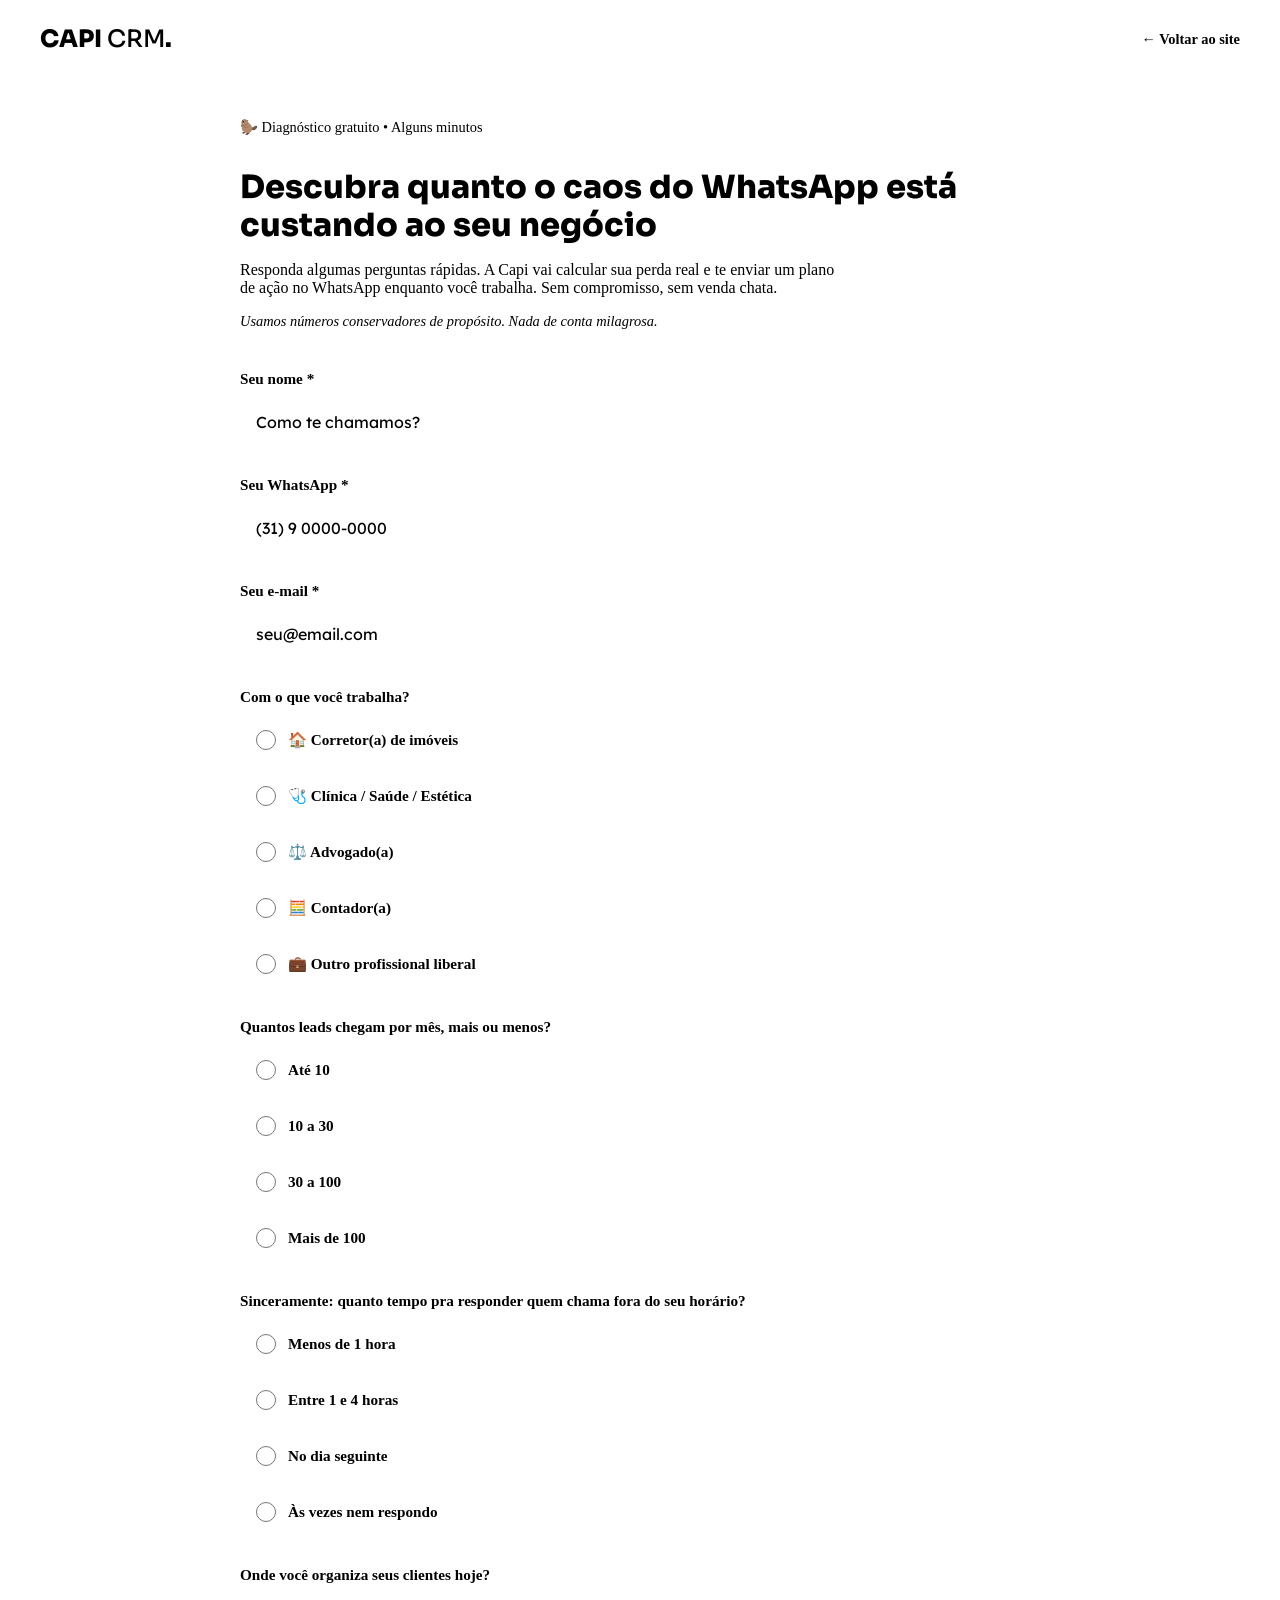
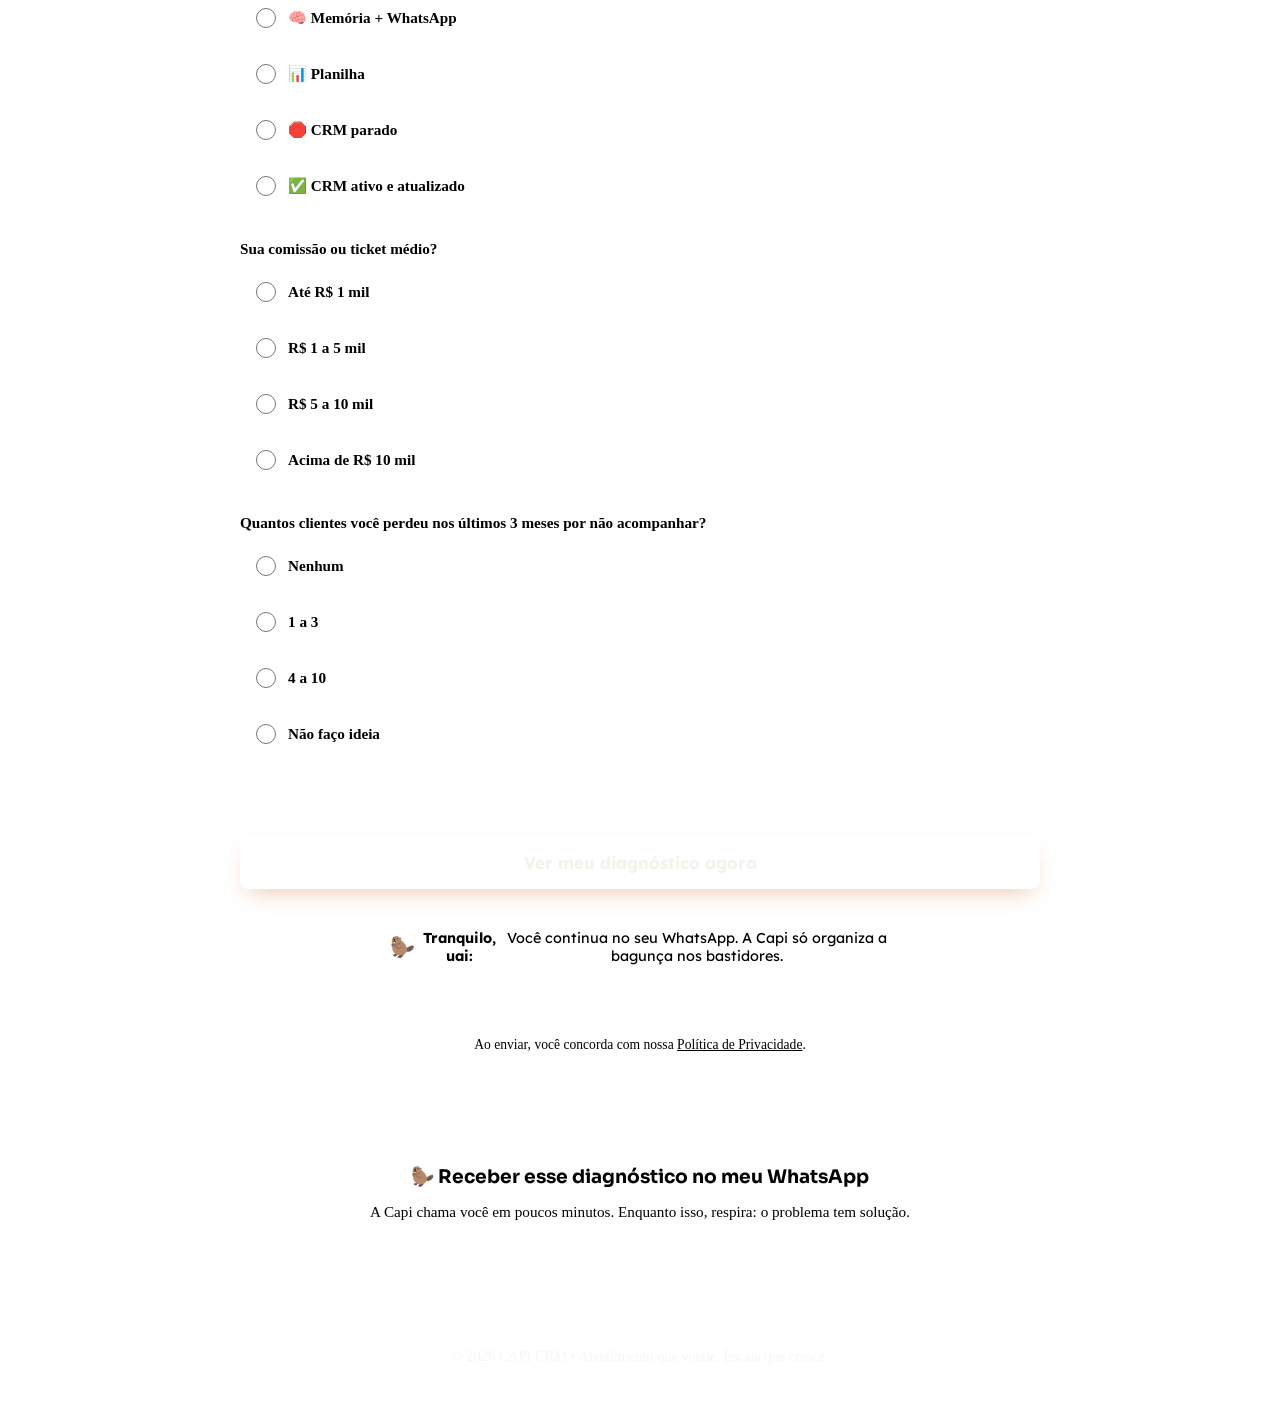
==== diagnostico.html @ f650f553 "Update diagnostico.html" ====
<!DOCTYPE html>
<html lang="pt-BR">
<head>
    <meta charset="UTF-8">
    <meta name="viewport" content="width=device-width, initial-scale=1.0">
    
    <!-- SEO & Meta Tags -->
    <title>Diagnóstico de Perdas no WhatsApp | CAPI CRM</title>
    <meta name="description" content="Descubra quanto o caos do WhatsApp está custando ao seu negócio. Responda algumas perguntas e receba um plano de ação. Sem reunião, sem vendedor.">
    <meta name="robots" content="noindex, nofollow">
    
    <!-- Open Graph -->
    <meta property="og:type" content="website">
    <meta property="og:url" content="https://capicrm.ia.br/diagnostico">
    <meta property="og:title" content="Diagnóstico Gratuito | CAPI CRM">
    <meta property="og:description" content="Descubra quanto o caos do WhatsApp está custando ao seu negócio. Sem reunião, sem vendedor.">
    <meta property="og:locale" content="pt_BR">
    <meta property="og:site_name" content="CAPI CRM">
    
    <!-- Twitter -->
    <meta property="twitter:card" content="summary_large_image">
    <meta property="twitter:title" content="Diagnóstico gratuito | CAPI CRM">
    <meta property="twitter:description" content="Quanto dinheiro está escapando pelo seu WhatsApp? Descubra em 60 segundos.">
    
    <!-- Favicon -->
    <link rel="icon" type="image/svg+xml" href="/favicon-capi.svg">
    
    <!-- Fonts -->
    <link rel="preconnect" href="https://fonts.googleapis.com">
    <link rel="preconnect" href="https://fonts.gstatic.com" crossorigin>
    <link href="https://fonts.googleapis.com/css2?family=Lexend:wght@400;500;600&family=Sora:wght@500;700;800&display=swap" rel="stylesheet">
    
    <!-- CSS -->
    <link rel="stylesheet" href="style.css">
    
    <!-- Umami Analytics -->
    <script defer src="https://cloud.umami.is/script.js" data-website-id="77a30db0-6968-4a80-81aa-db897de08b65"></script>
    
    <style>
        /* Estilos específicos da página de diagnóstico */
        .diag-page {
            min-height: 100vh;
            display: flex;
            flex-direction: column;
        }
        
        .diag-header {
            background: var(--header-bg);
            backdrop-filter: blur(10px);
            padding: 1rem 2rem;
            border-bottom: 1px solid var(--border-soft);
            display: flex;
            justify-content: space-between;
            align-items: center;
            position: sticky;
            top: 0;
            z-index: 100;
        }
        
        .diag-header .logo {
            font-family: 'Sora', sans-serif;
            font-weight: 800;
            font-size: 1.5rem;
            color: var(--brand-dark);
            text-decoration: none;
        }
        
        .diag-header .logo .crm {
            color: var(--brand-primary);
            font-weight: 500;
        }
        
        .diag-header .logo .dot {
            color: var(--brand-cta);
        }
        
        .back-link {
            color: var(--brand-primary-dark);
            text-decoration: none;
            font-weight: 600;
            font-size: 0.9rem;
            display: inline-flex;
            align-items: center;
            gap: 0.5rem;
            transition: color 0.2s;
        }
        
        .back-link:hover {
            color: var(--brand-cta);
        }
        
        .diag-container {
            max-width: 800px;
            margin: 0 auto;
            padding: 3rem 2rem;
            flex: 1;
        }
        
        .diag-intro {
            margin-bottom: 2.5rem;
        }
        
        .diag-badge {
            display: inline-flex;
            align-items: center;
            gap: 0.5rem;
            font-size: 0.9rem;
            color: var(--text-soft);
            margin-bottom: 1rem;
        }
        
        .diag-intro h1 {
            font-family: 'Sora', sans-serif;
            font-weight: 800;
            font-size: 2rem;
            color: var(--heading);
            margin: 1rem 0;
            line-height: 1.2;
        }
        
        .diag-intro p {
            color: var(--text-body);
            font-size: 1rem;
            max-width: 600px;
        }
        
        /* Formulário */
        .diag-form {
            display: flex;
            flex-direction: column;
            gap: 2rem;
        }
        
        .form-group {
            display: flex;
            flex-direction: column;
            gap: 0.75rem;
        }
        
        .form-group label {
            font-weight: 600;
            color: var(--heading);
            font-size: 0.95rem;
        }
        
        .form-group label .required {
            color: var(--brand-cta);
        }
        
        .form-group input[type="text"],
        .form-group input[type="email"],
        .form-group input[type="tel"] {
            padding: 0.75rem 1rem;
            border: 2px solid var(--border-soft);
            border-radius: 8px;
            font-family: 'Lexend', sans-serif;
            font-size: 1rem;
            background: var(--card-bg);
            color: var(--text-body);
            transition: border-color 0.2s;
            max-width: 400px;
        }
        
        .form-group input:focus {
            outline: none;
            border-color: var(--brand-primary);
        }
        
        .form-group input::placeholder {
            color: var(--text-faint);
        }
        
        /* Radio buttons personalizados */
        .radio-group {
            display: flex;
            flex-direction: column;
            gap: 0.75rem;
        }
        
        .radio-option {
            display: flex;
            align-items: center;
            gap: 0.75rem;
            padding: 0.75rem 1rem;
            background: var(--card-bg);
            border: 2px solid var(--border-soft);
            border-radius: 8px;
            cursor: pointer;
            transition: all 0.2s;
        }
        
        .radio-option:hover {
            border-color: var(--brand-primary);
            background: var(--bg-tint);
        }
        
        .radio-option input[type="radio"] {
            width: 20px;
            height: 20px;
            cursor: pointer;
            accent-color: var(--brand-cta);
            margin: 0;
        }
        
        .radio-option label {
            cursor: pointer;
            flex: 1;
            color: var(--text-body);
            font-size: 0.95rem;
            margin: 0;
        }
        
        /* Botão de submit */
        .submit-section {
            margin-top: 1rem;
            padding-top: 2rem;
            border-top: 1px solid var(--border-soft);
        }
        
        .btn-submit {
            background: var(--brand-cta);
            color: #F5F2EB;
            font-weight: 700;
            padding: 1rem 2rem;
            border-radius: 8px;
            border: none;
            cursor: pointer;
            font-size: 1.05rem;
            width: 100%;
            transition: all 0.2s;
            box-shadow: 0 10px 25px -10px rgba(204,85,0,0.4);
            font-family: 'Lexend', sans-serif;
        }
        
        .btn-submit:hover {
            background: var(--brand-cta-dark);
            transform: translateY(-2px);
            box-shadow: 0 12px 30px -10px rgba(204,85,0,0.5);
        }
        
        .btn-submit:active {
            transform: translateY(0);
        }
        
        .btn-submit:disabled {
            opacity: 0.6;
            cursor: not-allowed;
            transform: none;
        }
        
        /* Footer do diagnóstico */
        .diag-footer {
            background: var(--brand-dark);
            color: #F5F2EB;
            padding: 2rem;
            text-align: center;
            margin-top: auto;
        }
        
        .diag-footer p {
            margin: 0;
            font-size: 0.9rem;
            color: rgba(245,242,235,0.7);
        }
        
        .privacy-note {
            text-align: center;
            margin-top: 1.5rem;
            font-size: 0.85rem;
            color: var(--text-soft);
        }
        
        .privacy-note a {
            color: var(--brand-primary);
            text-decoration: underline;
        }
        
        .conservative-note {
            text-align: center;
            margin-top: 1rem;
            font-size: 0.85rem;
            color: var(--text-faint);
            font-style: italic;
        }
        
        /* WhatsApp CTA final */
        .whats-cta-section {
            text-align: center;
            margin-top: 3rem;
            padding: 2rem;
            background: var(--bg-tint);
            border-radius: 12px;
        }
        
        .whats-cta-section h3 {
            font-family: 'Sora', sans-serif;
            font-weight: 700;
            color: var(--heading);
            margin-bottom: 0.5rem;
        }
        
        .whats-cta-section p {
            color: var(--text-body);
            font-size: 0.95rem;
        }
        
        /* Dark mode */
        body.dark .diag-header {
            background: rgba(35,35,35,0.92);
            border-bottom-color: #3D3D3D;
        }
        
        body.dark .diag-header .logo {
            color: #F5F2EB;
        }
        
        body.dark .diag-header .logo .crm {
            color: #A9C3A0;
        }
        
        body.dark .back-link {
            color: #A9C3A0;
        }
        
        body.dark .back-link:hover {
            color: #E58A4E;
        }
        
        body.dark .form-group input[type="text"],
        body.dark .form-group input[type="email"],
        body.dark .form-group input[type="tel"] {
            background: #2E2E2E;
            border-color: #3D3D3D;
            color: #F5F2EB;
        }
        
        body.dark .form-group input:focus {
            border-color: #A9C3A0;
        }
        
        body.dark .radio-option {
            background: #2E2E2E;
            border-color: #3D3D3D;
        }
        
        body.dark .radio-option:hover {
            border-color: #A9C3A0;
            background: #2A2C28;
        }
        
        body.dark .radio-option label {
            color: rgba(245,242,235,0.85);
        }
        
        body.dark .whats-cta-section {
            background: #2A2C28;
        }
        
        /* Responsivo */
        @media (max-width: 768px) {
            .diag-container {
                padding: 2rem 1.5rem;
            }
            
            .diag-intro h1 {
                font-size: 1.5rem;
            }
            
            .form-group input[type="text"],
            .form-group input[type="email"],
            .form-group input[type="tel"] {
                max-width: 100%;
            }
            
            .radio-option {
                padding: 0.75rem;
            }
            
            .btn-submit {
                padding: 0.875rem 1.5rem;
            }
        }
    </style>
</head>
<body class="diag-page">

    <!-- Header -->
    <header class="diag-header">
        <a href="index.html" class="logo">CAPI <span class="crm">CRM</span><span class="dot">.</span></a>
        <a href="index.html" class="back-link">← Voltar ao site</a>
    </header>

    <!-- Conteúdo principal -->
    <main class="diag-container">
        <div class="diag-intro">
            <div class="diag-badge">
                🦫 Diagnóstico gratuito • Alguns minutos
            </div>
            <h1>Descubra quanto o caos do WhatsApp está custando ao seu negócio</h1>
            <p>Responda algumas perguntas rápidas. A Capi vai calcular sua perda real e te enviar um plano de ação no WhatsApp enquanto você trabalha. Sem compromisso, sem venda chata.</p>
            <p style="margin-top: 0.5rem; font-size: 0.9rem; color: var(--text-faint); font-style: italic;">Usamos números conservadores de propósito. Nada de conta milagrosa.</p>
        </div>

        <form id="diag-form" class="diag-form">
            <!-- Dados pessoais -->
            <div class="form-group">
                <label for="nome">Seu nome <span class="required">*</span></label>
                <input type="text" id="nome" name="nome" placeholder="Como te chamamos?" required>
            </div>

            <div class="form-group">
                <label for="whats">Seu WhatsApp <span class="required">*</span></label>
                <input type="tel" id="whats" name="whats" placeholder="(31) 9 0000-0000" required>
            </div>

            <div class="form-group">
                <label for="email">Seu e-mail <span class="required">*</span></label>
                <input type="email" id="email" name="email" placeholder="seu@email.com" required>
            </div>

            <!-- Nicho -->
            <div class="form-group">
                <label>Com o que você trabalha?</label>
                <div class="radio-group">
                    <div class="radio-option">
                        <input type="radio" id="nicho-corretor" name="nicho" value="corretor" required>
                        <label for="nicho-corretor">🏠 Corretor(a) de imóveis</label>
                    </div>
                    <div class="radio-option">
                        <input type="radio" id="nicho-saude" name="nicho" value="saude">
                        <label for="nicho-saude">🩺 Clínica / Saúde / Estética</label>
                    </div>
                    <div class="radio-option">
                        <input type="radio" id="nicho-advogado" name="nicho" value="advogado">
                        <label for="nicho-advogado">⚖️ Advogado(a)</label>
                    </div>
                    <div class="radio-option">
                        <input type="radio" id="nicho-contador" name="nicho" value="contador">
                        <label for="nicho-contador">🧮 Contador(a)</label>
                    </div>
                    <div class="radio-option">
                        <input type="radio" id="nicho-outro" name="nicho" value="outro">
                        <label for="nicho-outro">💼 Outro profissional liberal</label>
                    </div>
                </div>
            </div>

            <!-- Leads mensais -->
            <div class="form-group">
                <label>Quantos leads chegam por mês, mais ou menos?</label>
                <div class="radio-group">
                    <div class="radio-option">
                        <input type="radio" id="leads-10" name="leads" value="10" required>
                        <label for="leads-10">Até 10</label>
                    </div>
                    <div class="radio-option">
                        <input type="radio" id="leads-30" name="leads" value="30">
                        <label for="leads-30">10 a 30</label>
                    </div>
                    <div class="radio-option">
                        <input type="radio" id="leads-100" name="leads" value="100">
                        <label for="leads-100">30 a 100</label>
                    </div>
                    <div class="radio-option">
                        <input type="radio" id="leads-mais" name="leads" value="mais">
                        <label for="leads-mais">Mais de 100</label>
                    </div>
                </div>
            </div>

            <!-- Tempo de resposta -->
            <div class="form-group">
                <label>Sinceramente: quanto tempo pra responder quem chama fora do seu horário?</label>
                <div class="radio-group">
                    <div class="radio-option">
                        <input type="radio" id="resposta-1h" name="resposta" value="1h" required>
                        <label for="resposta-1h">Menos de 1 hora</label>
                    </div>
                    <div class="radio-option">
                        <input type="radio" id="resposta-4h" name="resposta" value="4h">
                        <label for="resposta-4h">Entre 1 e 4 horas</label>
                    </div>
                    <div class="radio-option">
                        <input type="radio" id="resposta-24h" name="resposta" value="24h">
                        <label for="resposta-24h">No dia seguinte</label>
                    </div>
                    <div class="radio-option">
                        <input type="radio" id="resposta-nunca" name="resposta" value="nunca">
                        <label for="resposta-nunca">Às vezes nem respondo</label>
                    </div>
                </div>
            </div>

            <!-- Organização -->
            <div class="form-group">
                <label>Onde você organiza seus clientes hoje?</label>
                <div class="radio-group">
                    <div class="radio-option">
                        <input type="radio" id="crm-memoria" name="crm" value="memoria" required>
                        <label for="crm-memoria">🧠 Memória + WhatsApp</label>
                    </div>
                    <div class="radio-option">
                        <input type="radio" id="crm-planilha" name="crm" value="planilha">
                        <label for="crm-planilha">📊 Planilha</label>
                    </div>
                    <div class="radio-option">
                        <input type="radio" id="crm-parado" name="crm" value="parado">
                        <label for="crm-parado">🛑 CRM parado</label>
                    </div>
                    <div class="radio-option">
                        <input type="radio" id="crm-ativo" name="crm" value="ativo">
                        <label for="crm-ativo">✅ CRM ativo e atualizado</label>
                    </div>
                </div>
            </div>

            <!-- Ticket médio -->
            <div class="form-group">
                <label>Sua comissão ou ticket médio?</label>
                <div class="radio-group">
                    <div class="radio-option">
                        <input type="radio" id="ticket-1k" name="ticket" value="1k" required>
                        <label for="ticket-1k">Até R$ 1 mil</label>
                    </div>
                    <div class="radio-option">
                        <input type="radio" id="ticket-5k" name="ticket" value="5k">
                        <label for="ticket-5k">R$ 1 a 5 mil</label>
                    </div>
                    <div class="radio-option">
                        <input type="radio" id="ticket-10k" name="ticket" value="10k">
                        <label for="ticket-10k">R$ 5 a 10 mil</label>
                    </div>
                    <div class="radio-option">
                        <input type="radio" id="ticket-mais" name="ticket" value="mais">
                        <label for="ticket-mais">Acima de R$ 10 mil</label>
                    </div>
                </div>
            </div>

            <!-- Clientes perdidos -->
            <div class="form-group">
                <label>Quantos clientes você perdeu nos últimos 3 meses por não acompanhar?</label>
                <div class="radio-group">
                    <div class="radio-option">
                        <input type="radio" id="perdidos-0" name="perdidos" value="0" required>
                        <label for="perdidos-0">Nenhum</label>
                    </div>
                    <div class="radio-option">
                        <input type="radio" id="perdidos-3" name="perdidos" value="3">
                        <label for="perdidos-3">1 a 3</label>
                    </div>
                    <div class="radio-option">
                        <input type="radio" id="perdidos-10" name="perdidos" value="10">
                        <label for="perdidos-10">4 a 10</label>
                    </div>
                    <div class="radio-option">
                        <input type="radio" id="perdidos-nao-sei" name="perdidos" value="nao_sei">
                        <label for="perdidos-nao-sei">Não faço ideia</label>
                    </div>
                </div>
            </div>

            <!-- Submit -->
            <div class="submit-section">
                <button type="submit" class="btn-submit">Ver meu diagnóstico agora</button>
                
                <div style="text-align: center; margin-top: 1.5rem; padding: 1rem; background: var(--bg-tint); border-radius: 8px; border: 1px solid var(--border-soft); max-width: 500px; margin-left: auto; margin-right: auto;">
                    <p style="font-family: 'Lexend', sans-serif; font-size: 0.9rem; color: var(--text-soft); margin: 0; display: flex; align-items: center; justify-content: center; gap: 0.5rem;">
                        <span style="font-size: 1.25rem;">🦫</span> 
                        <strong>Tranquilo, uai:</strong> Você continua no seu WhatsApp. A Capi só organiza a bagunça nos bastidores.
                    </p>
                </div>
            </div>

            <p class="privacy-note">
                Ao enviar, você concorda com nossa <a href="/politica-de-privacidade.html">Política de Privacidade</a>.
            </p>
        </form>

        <!-- WhatsApp CTA -->
        <div class="whats-cta-section">
            <h3>🦫 Receber esse diagnóstico no meu WhatsApp</h3>
            <p>A Capi chama você em poucos minutos. Enquanto isso, respira: o problema tem solução.</p>
        </div>
    </main>

    <!-- Footer -->
    <footer class="diag-footer">
        <p>© 2026 CAPI CRM • Atendimento que vende. Escala que cresce.</p>
    </footer>

    <!-- WhatsApp Flutuante -->
    <a href="https://wa.me/5531984470001" class="whats-flutuante" target="_blank" aria-label="Fale conosco no WhatsApp">
        
    </a>

    <script src="main.js"></script>
</body>
</html>
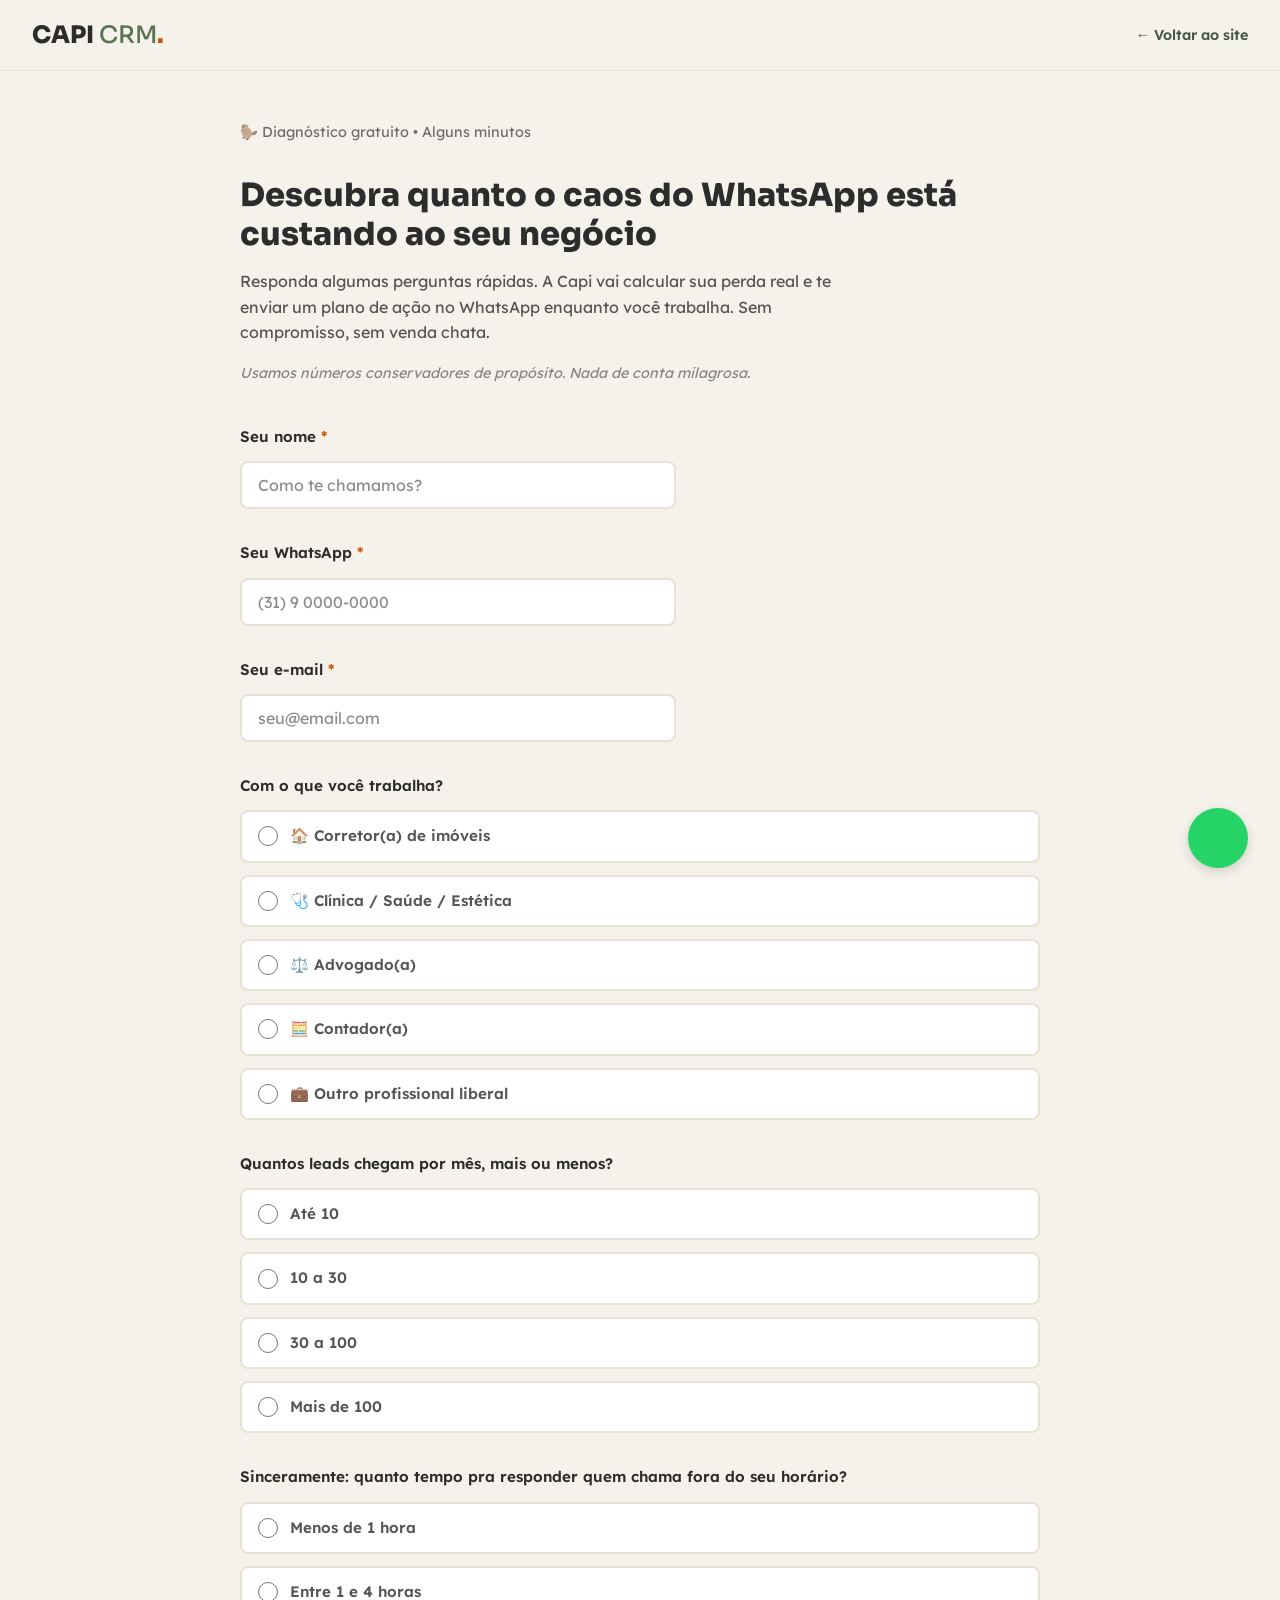
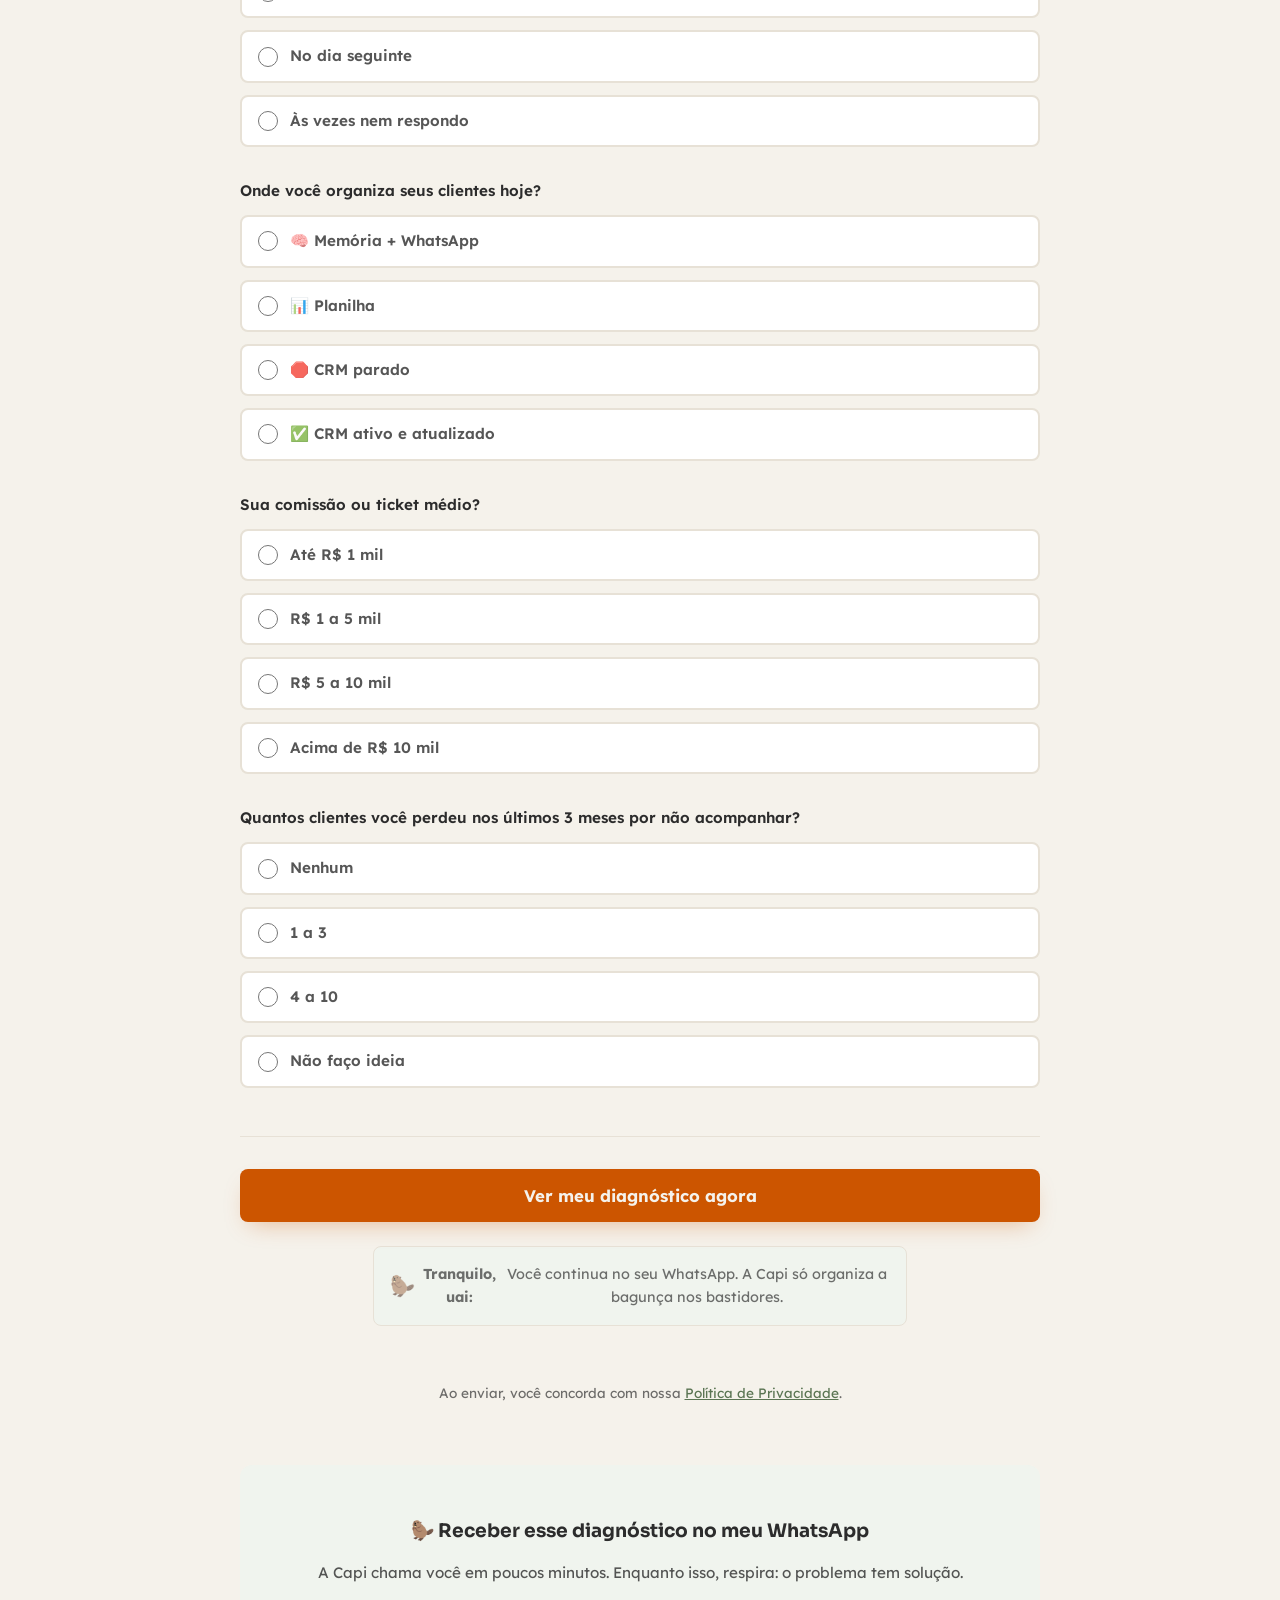
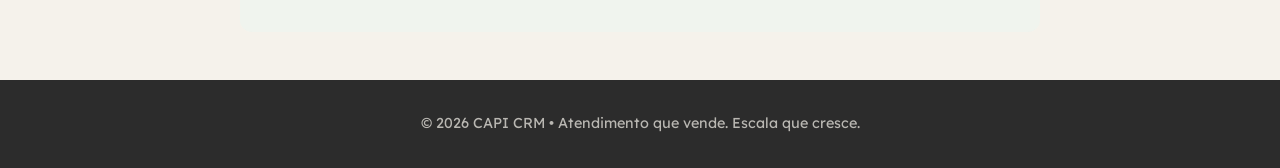
==== commit d40c8039: "Update diagnostico.html" ====
--- a/diagnostico.html
+++ b/diagnostico.html
@@ -590,7 +590,7 @@
     </footer>
 
     <!-- WhatsApp Flutuante -->
-    <a href="https://wa.me/5531984470001" class="whats-flutuante" target="_blank" aria-label="Fale conosco no WhatsApp">
+    <a href="https://wa.me/5531992488696" class="whats-flutuante" target="_blank" aria-label="Fale conosco no WhatsApp">
         
     </a>
 
--- a/style.css
+++ b/style.css
@@ -0,0 +1,619 @@
+:root {
+    --brand-primary: #5B7553;
+    --brand-primary-dark: #46583F;
+    --brand-cta: #CC5500;
+    --brand-cta-dark: #A84500;
+    --cta-on-dark: #E58A4E;
+    --brand-dark: #2C2C2C;
+    --bg-cream: #F5F2EB;
+    --bg-tint: #F0F4EE;
+    --alert-bg: #FBEDE6;
+    --alert-border: #E5B49A;
+    --alert-text: #B3400F;
+    
+    --heading: #2C2C2C;
+    --text-body: rgba(44,44,44,0.8);
+    --text-soft: rgba(44,44,44,0.68);
+    --text-faint: rgba(44,44,44,0.55);
+    --card-bg: #FFFFFF;
+    --header-bg: rgba(245,242,235,0.95);
+    --border-soft: #E7E1D6;
+}
+
+html { scroll-behavior: smooth; }
+body {
+    font-family: 'Lexend', sans-serif;
+    background: var(--bg-cream);
+    color: var(--text-body);
+    line-height: 1.6;
+    margin: 0;
+}
+.font-display { font-family: 'Sora', sans-serif; }
+.container { max-width: 1200px; margin: 0 auto; padding: 0 2rem; }
+.text-center { text-align: center; }
+
+/* HEADER */
+.site-header {
+    position: sticky; top: 0;
+    background: var(--header-bg);
+    backdrop-filter: blur(10px);
+    padding: 1rem 2rem;
+    display: flex; align-items: center; justify-content: space-between;
+    z-index: 100;
+    border-bottom: 1px solid var(--border-soft);
+}
+.logo {
+    font-family: 'Sora', sans-serif; font-weight: 800; font-size: 1.5rem;
+    color: var(--brand-dark); text-decoration: none;
+}
+.logo .crm { color: var(--brand-primary); font-weight: 500; }
+.logo .dot { color: var(--brand-cta); }
+.site-header nav { display: flex; gap: 2rem; }
+.site-header nav a {
+    color: var(--brand-primary-dark); text-decoration: none; font-weight: 500; transition: color 0.2s;
+}
+.site-header nav a:hover { color: var(--brand-cta); }
+#dark-toggle {
+    background: none; border: none; font-size: 1.5rem; cursor: pointer; padding: 0.5rem;
+}
+
+/* HERO */
+.hero { padding: 4rem 0 3rem; text-align: center; }
+.hero .badge {
+    display: inline-block; background: var(--bg-tint); color: var(--brand-primary);
+    font-size: 0.85rem; font-weight: 600; padding: 0.4rem 1rem; border-radius: 20px; margin-bottom: 1.5rem;
+}
+.hero h1 {
+    font-family: 'Sora', sans-serif; font-weight: 800; font-size: 3rem;
+    color: var(--heading); margin-bottom: 1rem; line-height: 1.2;
+}
+.hl-underline {
+    background: url("data:image/svg+xml,%3Csvg xmlns='http://www.w3.org/2000/svg' viewBox='0 0 300 12' preserveAspectRatio='none'%3E%3Cpath d='M3 9 Q75 3 150 8 T297 6' stroke='%23CC5500' stroke-width='5' fill='none' stroke-linecap='round'/%3E%3C/svg%3E") no-repeat left bottom / 100% .3em;
+    padding-bottom: .15em;
+}
+.hero .lead { font-size: 1.1rem; color: var(--text-body); max-width: 700px; margin: 0 auto 2rem; }
+.hero-ctas { display: flex; gap: 1rem; justify-content: center; margin-bottom: 2rem; flex-wrap: wrap; }
+.trust-badges {
+    display: flex; gap: 1.5rem; justify-content: center; flex-wrap: wrap;
+    color: var(--text-soft); font-size: 0.9rem; margin-bottom: 3rem;
+}
+
+/* DASHBOARD MOCKUP */
+.dashboard-mockup {
+    background: var(--card-bg); border: 1px solid var(--border-soft); border-radius: 16px;
+    padding: 2rem; margin-top: 2rem; box-shadow: 0 10px 40px rgba(0,0,0,0.08);
+    text-align: left; max-width: 800px; margin-left: auto; margin-right: auto;
+}
+.mockup-header { display: flex; justify-content: space-between; margin-bottom: 1.5rem; font-size: 0.85rem; }
+.mockup-status { color: var(--brand-primary); font-weight: 600; }
+.mockup-note { color: var(--text-soft); font-style: italic; }
+.mockup-stats { display: flex; gap: 2rem; margin-bottom: 1.5rem; border-bottom: 1px solid var(--border-soft); padding-bottom: 1.5rem; }
+.stat { display: flex; flex-direction: column; }
+.stat strong { font-family: 'Sora', sans-serif; font-size: 1.5rem; color: var(--heading); }
+.stat span { font-size: 0.8rem; color: var(--text-soft); }
+.mockup-chats { display: flex; flex-direction: column; gap: 1rem; }
+.chat-bubble {
+    background: var(--bg-tint); padding: 1rem; border-radius: 12px; position: relative;
+}
+.chat-bubble strong { display: block; font-size: 0.9rem; color: var(--heading); margin-bottom: 0.25rem; }
+.chat-bubble p { margin: 0; font-size: 0.9rem; color: var(--text-body); }
+.chat-tag {
+    position: absolute; right: 1rem; top: 1rem; font-size: 0.75rem; color: var(--brand-primary); font-weight: 600;
+}
+.chat-tag.tag-neg { color: var(--brand-cta); }
+
+/* BANNER PIONEIRO */
+.banner-pioneiro {
+    background: var(--alert-bg); border: 1px solid var(--alert-border);
+    padding: 1.5rem; text-align: center; margin: 2rem auto; border-radius: 12px;
+    display: flex; flex-direction: column; align-items: center; gap: 1rem;
+}
+.banner-pioneiro p { color: var(--alert-text); font-weight: 600; margin: 0; }
+
+/* NICHOS */
+.nichos { padding: 3rem 0; text-align: center; }
+.nicho-grid { display: grid; grid-template-columns: repeat(auto-fit, minmax(200px, 1fr)); gap: 1rem; margin: 0 auto; }
+.card-nicho {
+    background: var(--card-bg); border: 1px solid var(--border-soft); border-radius: 12px;
+    padding: 1rem; text-decoration: none; color: var(--brand-primary-dark); font-weight: 600; transition: all 0.2s;
+}
+.card-nicho:hover { border-color: var(--brand-primary); transform: translateY(-2px); box-shadow: 0 4px 12px rgba(0,0,0,0.08); }
+
+/* SEÇÕES GERAIS */
+section { padding: 4rem 0; }
+section h2 {
+    font-family: 'Sora', sans-serif; font-weight: 700; font-size: 2rem;
+    color: var(--heading); margin-bottom: 1rem; text-align: center;
+}
+section .sub { text-align: center; color: var(--text-soft); margin-bottom: 3rem; max-width: 700px; margin-left: auto; margin-right: auto; }
+
+/* GRIDS */
+.grid-4 { display: grid; grid-template-columns: repeat(auto-fit, minmax(250px, 1fr)); gap: 1.5rem; margin-top: 2rem; }
+.grid-2 { display: grid; grid-template-columns: repeat(auto-fit, minmax(300px, 1fr)); gap: 2rem; margin-top: 2rem; }
+.grid-3 { display: grid; grid-template-columns: repeat(auto-fit, minmax(280px, 1fr)); gap: 2rem; margin-top: 2rem; }
+
+.card-feature {
+    background: var(--card-bg); border: 1px solid var(--border-soft); border-radius: 12px; padding: 1.5rem;
+}
+.card-feature h3 { font-family: 'Sora', sans-serif; font-weight: 700; color: var(--heading); margin-bottom: 0.75rem; font-size: 1.1rem; }
+.card-feature p { color: var(--text-body); font-size: 0.95rem; margin: 0; }
+
+/* DOR (Seção Escura) */
+.dor { background: var(--brand-dark); color: #F5F2EB; padding: 4rem 0; }
+.dor h2 { color: #F5F2EB; text-align: left; }
+.dor-visual { display: flex; justify-content: center; }
+.dor-card {
+    background: rgba(255,255,255,0.05); border: 1px solid rgba(255,255,255,0.1); border-radius: 12px; padding: 1.5rem; width: 100%; max-width: 350px;
+}
+.dor-card strong { display: block; color: var(--cta-on-dark); margin-bottom: 0.5rem; }
+.dor-card > span { font-size: 0.85rem; color: rgba(245,242,235,0.6); display: block; margin-bottom: 1rem; }
+.dor-card ul { list-style: none; padding: 0; margin: 0; }
+.dor-card li { padding: 0.75rem 0; border-bottom: 1px solid rgba(245,242,235,0.1); font-size: 0.9rem; display: flex; justify-content: space-between; }
+.dor-card li span { color: var(--cta-on-dark); font-size: 0.8rem; }
+.lista-dor { list-style: none; padding: 0; margin-top: 2rem; }
+.lista-dor li { padding: 0.75rem 0; border-bottom: 1px solid rgba(245,242,235,0.1); font-size: 1.05rem; }
+
+.dor-card {
+    background: var(--alert-bg);
+    border: 1px solid var(--alert-border);
+    border-radius: 12px;
+    padding: 1.5rem;
+    width: 100%;
+    max-width: 350px;
+}
+
+.dor-card strong {
+    display: block;
+    color: var(--alert-text);
+    margin-bottom: 0.5rem;
+}
+
+.dor-card > span {
+    font-size: 0.85rem;
+    color: var(--alert-text);
+    display: block;
+    margin-bottom: 1rem;
+}
+
+.dor-card ul {
+    list-style: none;
+    padding: 0;
+    margin: 0;
+}
+
+.dor-card li {
+    padding: 0.75rem 0;
+    border-bottom: 1px solid var(--alert-border);
+    font-size: 0.9rem;
+    display: flex;
+    justify-content: space-between;
+    color: var(--alert-text); /* ← ADICIONAR ESTA LINHA */
+}
+
+.dor-card li:last-child {
+    border-bottom: none;
+}
+
+.dor-card li span {
+    color: var(--alert-text);
+    font-size: 0.8rem;
+    font-weight: 600;
+}
+
+/* SOLUÇÃO */
+.solucao { text-align: center; padding: 3rem 0; }
+.solucao p { max-width: 700px; margin: 0 auto; font-size: 1.1rem; }
+
+/* STEPS */
+.steps { display: grid; grid-template-columns: repeat(auto-fit, minmax(220px, 1fr)); gap: 2rem; margin-top: 2rem; }
+.step { text-align: center; }
+.step span {
+    display: inline-block; background: var(--brand-primary); color: #fff;
+    width: 40px; height: 40px; line-height: 40px; border-radius: 50%; font-weight: 700; margin-bottom: 1rem;
+}
+.step h3 { font-family: 'Sora', sans-serif; font-weight: 700; color: var(--heading); margin-bottom: 0.5rem; }
+.step p { color: var(--text-body); font-size: 0.95rem; }
+
+/* ONBOARDING & VÍDEO */
+.onboarding-video { text-align: center; }
+.onboarding-video p { max-width: 700px; margin: 0 auto 2rem; }
+.video-placeholder {
+    background: var(--card-bg); border: 2px dashed var(--border-soft); border-radius: 12px;
+    padding: 4rem 2rem; margin-top: 2rem; color: var(--text-soft); font-size: 1.1rem;
+}
+.video-wrapper {
+  position: relative;
+  width: 100%;
+  max-width: 800px;
+  margin: 2rem auto;
+  padding-bottom: 56.25%; /* 16:9 aspect ratio */
+  height: 0;
+  overflow: hidden;
+  border-radius: 12px;
+  background: var(--card-bg);
+  border: 2px dashed var(--border-soft);
+}
+
+.video-wrapper iframe {
+  position: absolute;
+  top: 0;
+  left: 0;
+  width: 100%;
+  height: 100%;
+  border: none;
+}
+
+/* PLANOS */
+.card-plano {
+    background: var(--card-bg); border: 1px solid var(--border-soft); border-radius: 16px;
+    padding: 2rem; text-align: center; position: relative;
+}
+.card-plano.destaque { border-color: var(--brand-cta); border-width: 2px; transform: scale(1.02); }
+.badge-destaque {
+    position: absolute; top: -12px; left: 50%; transform: translateX(-50%);
+    background: var(--brand-cta); color: #fff; padding: 0.3rem 1rem; border-radius: 20px; font-size: 0.8rem; font-weight: 700;
+}
+.card-plano h3 { font-family: 'Sora', sans-serif; font-weight: 700; font-size: 1.5rem; color: var(--heading); margin-bottom: 0.5rem; }
+.card-plano .desc { color: var(--text-soft); margin-bottom: 1rem; font-size: 0.95rem; }
+.card-plano .preco { font-family: 'Sora', sans-serif; font-weight: 800; font-size: 2rem; color: var(--heading); margin-bottom: 1.5rem; }
+.card-plano .preco span { font-size: 1rem; font-weight: 500; color: var(--text-soft); }
+.lista-planos { list-style: none; text-align: left; margin-bottom: 1.5rem; padding: 0; }
+.lista-planos li { padding: 0.5rem 0; color: var(--text-body); font-size: 0.9rem; border-bottom: 1px solid var(--border-soft); }
+.lista-planos li:last-child { border-bottom: none; }
+
+/* ADD-ONS */
+.grid-add-ons { display: grid; grid-template-columns: repeat(auto-fit, minmax(200px, 1fr)); gap: 1.5rem; margin: 2rem 0; text-align: center; }
+.grid-add-ons div { background: var(--card-bg); border: 1px solid var(--border-soft); border-radius: 12px; padding: 1.5rem; }
+.grid-add-ons strong { display: block; color: var(--heading); margin-bottom: 0.5rem; }
+
+/* SEGURANÇA */
+.seguranca { background: var(--bg-tint); }
+
+/* CTA FINAL */
+.cta-final { text-align: center; padding: 4rem 0; }
+.cta-final p { max-width: 600px; margin: 0 auto 2rem; color: var(--text-body); }
+
+/* FOOTER */
+.site-footer { background: var(--brand-dark); color: #F5F2EB; padding: 4rem 0 1.5rem; }
+.footer-grid { display: grid; grid-template-columns: repeat(auto-fit, minmax(200px, 1fr)); gap: 2rem; margin-bottom: 3rem; }
+.site-footer h4 { font-family: 'Sora', sans-serif; font-weight: 700; margin-bottom: 1rem; color: #F5F2EB; }
+.site-footer p { color: rgba(245,242,235,0.7); font-size: 0.9rem; }
+.site-footer a { display: block; color: rgba(245,242,235,0.7); text-decoration: none; padding: 0.3rem 0; font-size: 0.9rem; transition: color 0.2s; }
+.site-footer a:hover { color: #F5F2EB; }
+.newsletter-form { display: flex; gap: 0.5rem; margin-top: 1rem; }
+.newsletter-form input {
+    flex: 1; padding: 0.6rem; border: 1px solid rgba(245,242,235,0.3); border-radius: 6px;
+    background: rgba(245,242,235,0.1); color: #F5F2EB; font-family: inherit;
+}
+.newsletter-form button {
+    padding: 0.6rem 1rem; background: var(--brand-cta); color: #fff; border: none; border-radius: 6px; cursor: pointer; font-weight: 600;
+}
+.footer-bottom {
+    border-top: 1px solid rgba(245,242,235,0.1); padding-top: 1.5rem;
+    display: flex; justify-content: space-between; align-items: center; flex-wrap: wrap; gap: 1rem;
+}
+.footer-bottom p { font-size: 0.85rem; }
+.footer-bottom a { color: rgba(245,242,235,0.7); text-decoration: none; font-size: 0.85rem; }
+
+/* BOTÕES */
+.btn-primary {
+    background: var(--brand-cta); color: #F5F2EB; font-weight: 700; padding: 0.85rem 1.75rem;
+    border-radius: 8px; text-decoration: none; display: inline-block;
+    transition: transform 0.2s ease, box-shadow 0.2s ease, background 0.2s ease;
+    box-shadow: 0 10px 25px -10px rgba(204,85,0,0.4); border: none; cursor: pointer; font-size: 1rem;
+}
+.btn-primary:hover { background: var(--brand-cta-dark); transform: translateY(-1px); }
+.btn-secondary {
+    background: #F5F2EB; color: var(--brand-primary-dark); border: 2px solid var(--brand-primary-dark);
+    font-weight: 600; padding: 0.85rem 1.75rem; border-radius: 8px; text-decoration: none;
+    display: inline-block; transition: background 0.2s ease, transform 0.2s ease; cursor: pointer; font-size: 1rem;
+}
+.btn-secondary:hover { background: var(--bg-tint); transform: translateY(-1px); }
+.btn-text { color: var(--brand-primary-dark); text-decoration: none; font-weight: 600; transition: color 0.2s; }
+.btn-text:hover { color: var(--brand-cta); }
+
+/* WHATSAPP FLUTUANTE */
+.whats-flutuante {
+    position: fixed; bottom: 2rem; right: 2rem; background: #25D366; color: #fff;
+    width: 60px; height: 60px; border-radius: 50%; display: flex; align-items: center; justify-content: center;
+    text-decoration: none; box-shadow: 0 4px 12px rgba(0,0,0,0.15); transition: transform 0.2s; z-index: 99;
+}
+.whats-flutuante:hover { transform: scale(1.1); }
+
+/* DARK MODE */
+body.dark {
+    --bg-cream: #232323; --bg-tint: #2A2C28; --brand-dark: #2E2E2E;
+    --brand-primary-dark: #A9C3A0; --heading: #F5F2EB;
+    --text-body: rgba(245,242,235,0.85); --text-soft: rgba(245,242,235,0.7);
+    --card-bg: #2E2E2E; --header-bg: rgba(35,35,35,0.92); --border-soft: #3D3D3D;
+    --alert-bg: rgba(204,85,0,0.12); --alert-border: rgba(229,138,78,0.4); --alert-text: #E58A4E;
+}
+body.dark .logo { color: #F5F2EB; }
+body.dark .logo .crm { color: #A9C3A0; }
+body.dark .site-header nav a { color: #A9C3A0; }
+body.dark .btn-secondary { background: transparent; color: #C9D8C2; border-color: rgba(245,242,235,0.5); }
+body.dark .btn-secondary:hover { background: rgba(245,242,235,0.08); }
+
+/* ============================================
+PÁGINA DE DIAGNÓSTICO (estilos específicos)
+============================================ */
+.diagnostico-page {
+  background: var(--bg-cream);
+  min-height: 100vh;
+  display: flex;
+  flex-direction: column;
+}
+
+.diag-header {
+  background: var(--header-bg);
+  backdrop-filter: blur(10px);
+  padding: 1rem 2rem;
+  border-bottom: 1px solid var(--border-soft);
+  display: flex;
+  justify-content: space-between;
+  align-items: center;
+  position: sticky;
+  top: 0;
+  z-index: 100;
+}
+
+.diag-header .logo {
+  font-family: 'Sora', sans-serif;
+  font-weight: 800;
+  font-size: 1.5rem;
+  color: var(--brand-dark);
+  text-decoration: none;
+}
+
+.diag-header .logo .crm {
+  color: var(--brand-primary);
+  font-weight: 500;
+}
+
+.diag-header .logo .dot {
+  color: var(--brand-cta);
+}
+
+.back-link {
+  color: var(--brand-primary-dark);
+  text-decoration: none;
+  font-weight: 600;
+  font-size: 0.9rem;
+  display: inline-flex;
+  align-items: center;
+  gap: 0.5rem;
+  transition: color 0.2s;
+}
+
+.back-link:hover {
+  color: var(--brand-cta);
+}
+
+.diag-container {
+  max-width: 800px;
+  margin: 0 auto;
+  padding: 3rem 2rem;
+  flex: 1;
+}
+
+.diag-header-section {
+  margin-bottom: 2.5rem;
+}
+
+.diag-header-section h1 {
+  font-family: 'Sora', sans-serif;
+  font-weight: 800;
+  font-size: 2rem;
+  color: var(--heading);
+  margin: 1rem 0;
+  line-height: 1.2;
+}
+
+.diag-header-section p {
+  color: var(--text-body);
+  font-size: 1rem;
+  max-width: 600px;
+}
+
+/* Formulário */
+.diag-form {
+  display: flex;
+  flex-direction: column;
+  gap: 1.5rem;
+}
+
+.form-group {
+  display: flex;
+  flex-direction: column;
+  gap: 0.5rem;
+}
+
+.form-group label {
+  font-weight: 600;
+  color: var(--heading);
+  font-size: 0.95rem;
+}
+
+.form-group label .required {
+  color: var(--brand-cta);
+}
+
+.form-group input[type="text"],
+.form-group input[type="email"],
+.form-group input[type="tel"] {
+  padding: 0.75rem 1rem;
+  border: 2px solid var(--border-soft);
+  border-radius: 8px;
+  font-family: 'Lexend', sans-serif;
+  font-size: 1rem;
+  background: var(--card-bg);
+  color: var(--text-body);
+  transition: border-color 0.2s;
+}
+
+.form-group input:focus {
+  outline: none;
+  border-color: var(--brand-primary);
+}
+
+/* Radio buttons personalizados */
+.radio-group {
+  display: flex;
+  flex-direction: column;
+  gap: 0.75rem;
+}
+
+.radio-option {
+  display: flex;
+  align-items: center;
+  gap: 0.75rem;
+  padding: 0.75rem 1rem;
+  background: var(--card-bg);
+  border: 2px solid var(--border-soft);
+  border-radius: 8px;
+  cursor: pointer;
+  transition: all 0.2s;
+}
+
+.radio-option:hover {
+  border-color: var(--brand-primary);
+  background: var(--bg-tint);
+}
+
+.radio-option input[type="radio"] {
+  width: 20px;
+  height: 20px;
+  cursor: pointer;
+  accent-color: var(--brand-cta);
+}
+
+.radio-option label {
+  cursor: pointer;
+  flex: 1;
+  color: var(--text-body);
+  font-size: 0.95rem;
+}
+
+/* Botão de submit */
+.submit-section {
+  margin-top: 1rem;
+  padding-top: 2rem;
+  border-top: 1px solid var(--border-soft);
+}
+
+.btn-submit {
+  background: var(--brand-cta);
+  color: #F5F2EB;
+  font-weight: 700;
+  padding: 1rem 2rem;
+  border-radius: 8px;
+  border: none;
+  cursor: pointer;
+  font-size: 1.05rem;
+  width: 100%;
+  transition: all 0.2s;
+  box-shadow: 0 10px 25px -10px rgba(204,85,0,0.4);
+}
+
+.btn-submit:hover {
+  background: var(--brand-cta-dark);
+  transform: translateY(-2px);
+  box-shadow: 0 12px 30px -10px rgba(204,85,0,0.5);
+}
+
+.btn-submit:active {
+  transform: translateY(0);
+}
+
+/* Footer do diagnóstico */
+.diag-footer {
+  background: var(--brand-dark);
+  color: #F5F2EB;
+  padding: 2rem;
+  text-align: center;
+  margin-top: auto;
+}
+
+.diag-footer p {
+  margin: 0;
+  font-size: 0.9rem;
+  color: rgba(245,242,235,0.7);
+}
+
+/* Responsivo para diagnóstico */
+@media (max-width: 768px) {
+  .diag-container {
+    padding: 2rem 1.5rem;
+  }
+  
+  .diag-header-section h1 {
+    font-size: 1.5rem;
+  }
+  
+  .radio-option {
+    padding: 0.75rem;
+  }
+  
+  .btn-submit {
+    padding: 0.875rem 1.5rem;
+  }
+}
+
+/* Dark mode para diagnóstico */
+body.dark .diag-header {
+  background: rgba(35,35,35,0.92);
+  border-bottom-color: #3D3D3D;
+}
+
+body.dark .diag-header .logo {
+  color: #F5F2EB;
+}
+
+body.dark .diag-header .logo .crm {
+  color: #A9C3A0;
+}
+
+body.dark .back-link {
+  color: #A9C3A0;
+}
+
+body.dark .back-link:hover {
+  color: #E58A4E;
+}
+
+body.dark .form-group input[type="text"],
+body.dark .form-group input[type="email"],
+body.dark .form-group input[type="tel"] {
+  background: #2E2E2E;
+  border-color: #3D3D3D;
+  color: #F5F2EB;
+}
+
+body.dark .form-group input:focus {
+  border-color: #A9C3A0;
+}
+
+body.dark .radio-option {
+  background: #2E2E2E;
+  border-color: #3D3D3D;
+}
+
+body.dark .radio-option:hover {
+  border-color: #A9C3A0;
+  background: #2A2C28;
+}
+
+body.dark .radio-option label {
+  color: rgba(245,242,235,0.85);
+}
+
+/* RESPONSIVO */
+@media (max-width: 768px) {
+    .hero h1 { font-size: 2rem; }
+    .site-header { flex-wrap: wrap; gap: 1rem; }
+    .site-header nav { order: 3; width: 100%; justify-content: center; }
+    .hero-ctas { flex-direction: column; }
+    .btn-primary, .btn-secondary { width: 100%; text-align: center; box-sizing: border-box; }
+    .dor .container { grid-template-columns: 1fr !important; }
+    .mockup-stats { flex-direction: column; gap: 1rem; }
+}
